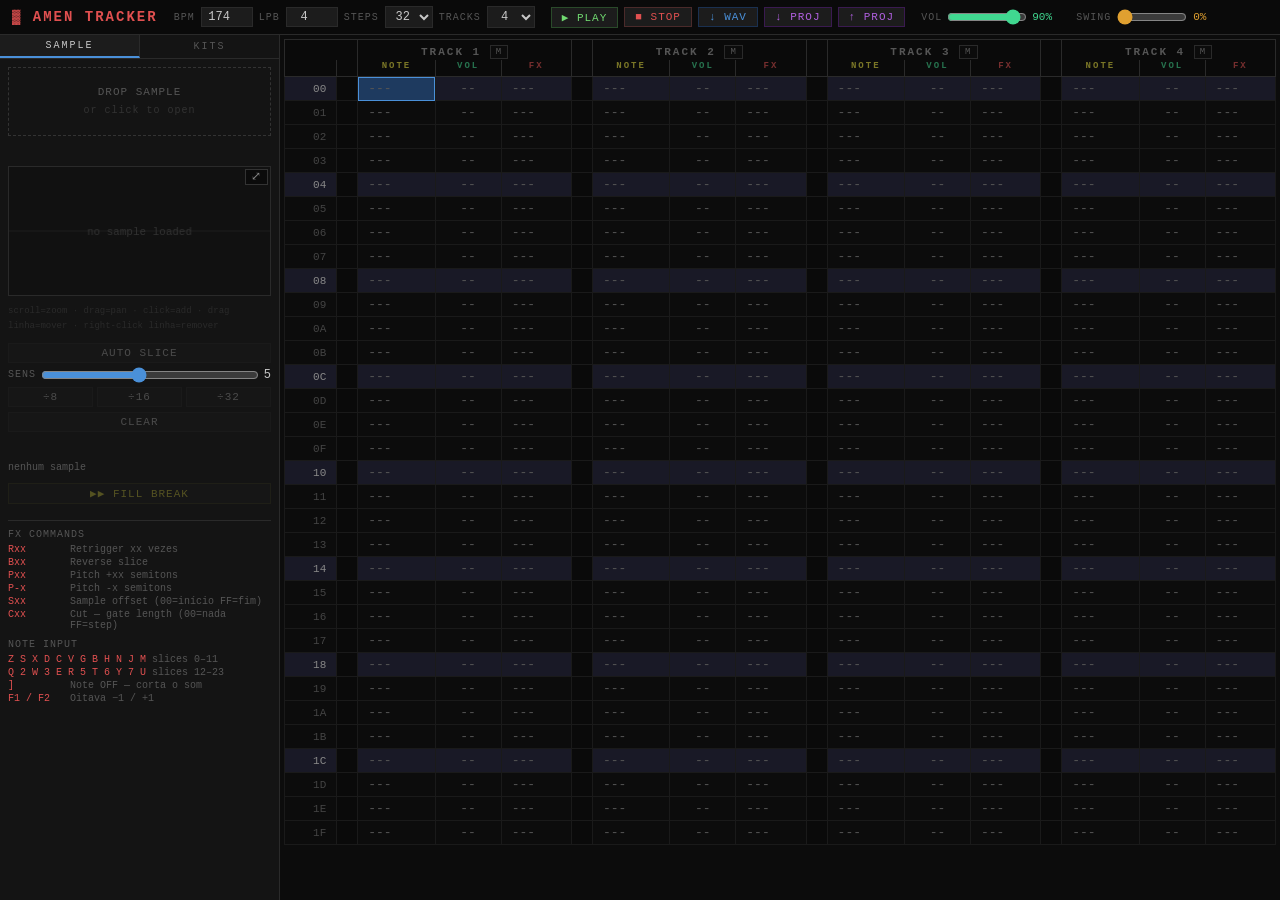
==== index.html @ d4f9f6f1 "projeto inicial" ====
<!DOCTYPE html>
<html lang="en">
<head>
    <meta charset="UTF-8">
    <title>AMEN TRACKER</title>
    <link rel="stylesheet" href="style.css">
</head>
<body>
<div id="app">
    <header id="toolbar">
        <div class="logo">▓ AMEN TRACKER</div>
        <div class="ctrl-group">
            <span class="lbl">BPM</span>
            <input type="number" id="bpm" value="174" min="40" max="300">
            <span class="lbl">LPB</span>
            <input type="number" id="lpb" value="4" min="1" max="16">
            <span class="lbl">STEPS</span>
            <select id="steps">
                <option value="16">16</option>
                <option value="32" selected>32</option>
                <option value="64">64</option>
            </select>
            <span class="lbl">TRACKS</span>
            <select id="num-tracks">
                <option value="2">2</option>
                <option value="4" selected>4</option>
                <option value="6">6</option>
            </select>
        </div>
        <div class="ctrl-group">
            <button id="btn-play">▶ PLAY</button>
            <button id="btn-stop">■ STOP</button>
            <button id="btn-export">↓ WAV</button>
            <button id="btn-save-proj">↓ PROJ</button>
            <button id="btn-load-proj">↑ PROJ</button>
            <input type="file" id="proj-file-input" accept=".json" style="display:none">
        </div>
        <div id="vol-group" class="ctrl-group">
            <span class="lbl">VOL</span>
            <input type="range" id="master-vol" min="0" max="100" value="90">
            <span id="vol-val">90%</span>
        </div>
        <div class="ctrl-group">
            <span class="lbl">SWING</span>
            <input type="range" id="swing" min="0" max="50" value="0">
            <span id="swing-val">0%</span>
        </div>
    </header>

    <div id="main">
        <aside id="panel-left">
            <div id="panel-tabs">
                <button class="tab-btn active" data-tab="sample">SAMPLE</button>
                <button class="tab-btn" data-tab="kits">KITS</button>
            </div>

            <!-- SAMPLE TAB -->
            <div id="tab-sample" class="tab-content">
                <div id="dropzone">
                    <div class="drop-text">DROP SAMPLE<br><span>or click to open</span></div>
                    <input type="file" id="file-input" accept="audio/*">
                </div>
                <div id="sample-name"></div>

                <div id="wf-mini-wrap">
                    <canvas id="waveform"></canvas>
                    <button id="btn-wf-expand" title="Abrir editor fullscreen">⤢</button>
                </div>
                <div id="wf-hints">scroll=zoom · drag=pan · click=add · drag linha=mover · right-click linha=remover</div>

                <div id="slice-toolbar">
                    <button id="btn-auto-slice" disabled>AUTO SLICE</button>
                    <div class="slice-param">
                        <span class="lbl">SENS</span>
                        <input type="range" id="sensitivity" min="1" max="10" value="5">
                        <span id="sens-val">5</span>
                    </div>
                    <div style="display:flex;gap:4px">
                        <button id="btn-slice-8"  disabled style="flex:1">÷8</button>
                        <button id="btn-slice-16" disabled style="flex:1">÷16</button>
                        <button id="btn-slice-32" disabled style="flex:1">÷32</button>
                    </div>
                    <button id="btn-clear-slices" disabled>CLEAR</button>
                </div>
                <div id="timing-info"></div>
                <div id="slice-count">nenhum sample</div>
                <button id="btn-fill-break" disabled style="width:100%;margin-top:2px">▶▶ FILL BREAK</button>
                <div id="slice-legend"></div>

                <div id="fx-help">
                    <div class="fx-title">FX COMMANDS</div>
                    <div class="fx-row"><span class="fx-code">Rxx</span><span>Retrigger xx vezes</span></div>
                    <div class="fx-row"><span class="fx-code">Bxx</span><span>Reverse slice</span></div>
                    <div class="fx-row"><span class="fx-code">Pxx</span><span>Pitch +xx semitons</span></div>
                    <div class="fx-row"><span class="fx-code">P-x</span><span>Pitch -x semitons</span></div>
                    <div class="fx-row"><span class="fx-code">Sxx</span><span>Sample offset (00=início FF=fim)</span></div>
                    <div class="fx-row"><span class="fx-code">Cxx</span><span>Cut — gate length (00=nada FF=step)</span></div>
                    <div class="fx-title" style="margin-top:8px">NOTE INPUT</div>
                    <div class="fx-row"><span class="fx-code">Z S X D C V G B H N J M</span><span>slices 0–11</span></div>
                    <div class="fx-row"><span class="fx-code">Q 2 W 3 E R 5 T 6 Y 7 U</span><span>slices 12–23</span></div>
                    <div class="fx-row"><span class="fx-code">]</span><span>Note OFF — corta o som</span></div>
                    <div class="fx-row"><span class="fx-code">F1 / F2</span><span>Oitava −1 / +1</span></div>
                </div>
            </div>

            <!-- KITS TAB -->
            <div id="tab-kits" class="tab-content hidden">
                <div id="kits-panel">
                    <input type="text" id="kits-search" placeholder="filter samples..." spellcheck="false">
                    <div id="kits-status">abrindo pasta kits...</div>
                    <ul id="kits-list"></ul>
                    <div id="kits-hint">click=preview · double-click=load · <span id="btn-change-folder" style="cursor:pointer;color:#4a90d9">trocar pasta</span></div>
                </div>
            </div>
        </aside>

        <section id="panel-tracker">
            <div id="tracker-scroll">
                <table id="tracker-table">
                    <thead id="tracker-head"></thead>
                    <tbody id="tracker-body"></tbody>
                </table>
            </div>
        </section>
    </div>
</div>

<!-- ── WAVEFORM FULLSCREEN MODAL ── -->
<div id="wf-modal" class="hidden">
    <div id="wf-modal-bar">
        <span id="wf-modal-title">WAVEFORM EDITOR</span>
        <div id="wf-modal-controls">
            <span id="wf-modal-info"></span>
            <button id="wf-modal-zoom-reset">1:1</button>
            <button id="wf-modal-auto-slice">AUTO SLICE</button>
            <button id="wf-modal-fill">▶▶ FILL BREAK</button>
            <button id="wf-modal-close">✕ FECHAR  [ESC]</button>
        </div>
    </div>
    <canvas id="wf-canvas-big"></canvas>
    <div id="wf-modal-hints">
        scroll = zoom &nbsp;·&nbsp; drag = pan &nbsp;·&nbsp; click fundo = add slice &nbsp;·&nbsp;
        click linha = preview &nbsp;·&nbsp; arrastar linha = mover &nbsp;·&nbsp;
        right-click linha = remover &nbsp;·&nbsp; ESC = fechar
    </div>
</div>

<script src="app.js"></script>
</body>
</html>
---- style.css ----
:root {
    --bg: #0c0c0c;
    --bg2: #141414;
    --bg3: #1c1c1c;
    --bg-beat: #191926;
    --bg-selected: #1e3a5f;
    --bg-playing: #2a2a2a;
    --border: #2a2a2a;
    --text: #c8c8c8;
    --text-dim: #555;
    --note: #e8e040;
    --vol: #40d890;
    --fx: #e05050;
    --accent: #4a90d9;
    --logo: #e05050;
    --step-num: #444;
    --font: 'Courier New', Courier, monospace;
}

* { box-sizing: border-box; margin: 0; padding: 0; }

body {
    background: var(--bg);
    color: var(--text);
    font-family: var(--font);
    font-size: 12px;
    height: 100vh;
    overflow: hidden;
    display: flex;
    flex-direction: column;
}

#app {
    display: flex;
    flex-direction: column;
    height: 100vh;
}

/* ── TOOLBAR ── */
#toolbar {
    display: flex;
    align-items: center;
    gap: 16px;
    padding: 6px 12px;
    background: #0a0a0a;
    border-bottom: 1px solid var(--border);
    flex-shrink: 0;
}

.logo {
    font-size: 14px;
    font-weight: bold;
    color: var(--logo);
    letter-spacing: 2px;
    white-space: nowrap;
}

.ctrl-group {
    display: flex;
    align-items: center;
    gap: 6px;
}

.lbl {
    color: var(--text-dim);
    font-size: 10px;
    letter-spacing: 1px;
}

#toolbar input[type="number"],
#toolbar select {
    background: var(--bg3);
    border: 1px solid var(--border);
    color: var(--text);
    font-family: var(--font);
    font-size: 12px;
    padding: 2px 4px;
    width: 52px;
    text-align: center;
    outline: none;
}

#toolbar select { width: 48px; }

#toolbar input[type="number"]:focus,
#toolbar select:focus {
    border-color: var(--accent);
}

button {
    background: var(--bg3);
    border: 1px solid var(--border);
    color: var(--text);
    font-family: var(--font);
    font-size: 11px;
    padding: 3px 10px;
    cursor: pointer;
    letter-spacing: 1px;
    outline: none;
    transition: background 0.1s, color 0.1s;
}

button:hover { background: #2a2a2a; color: #fff; }
button:disabled { opacity: 0.3; cursor: default; }
button:disabled:hover { background: var(--bg3); color: var(--text); }

#btn-play { color: #70d870; border-color: #2a4a2a; }
#btn-play:hover { background: #1a3a1a; color: #90f090; }
#btn-play.active { background: #1a3a1a; color: #90f090; }

#btn-stop { color: #e05050; border-color: #4a2a2a; }
#btn-export    { color: var(--accent); border-color: #1a3050; }
#btn-save-proj { color: #b060e0; border-color: #3a1a50; }
#btn-load-proj { color: #b060e0; border-color: #3a1a50; }

/* swing slider */
#swing { width: 70px; accent-color: #e0a030; height: 14px; cursor: pointer; }
#swing-val { color: #e0a030; min-width: 28px; font-size: 11px; }

/* timing info below waveform */
#timing-info {
    font-size: 10px;
    color: var(--text-dim);
    line-height: 1.6;
    min-height: 14px;
}

/* Note OFF in tracker */
td.cell-off { color: #e08030 !important; }

/* fill break button */
#btn-fill-break { color: #e8e040; border-color: #3a3a20; font-size: 11px; }
#btn-fill-break:hover { background: #1a1a10; }

/* volume slider in toolbar */
#vol-group { display: flex; align-items: center; gap: 5px; }
#master-vol {
    width: 80px;
    accent-color: var(--vol);
    height: 14px;
    cursor: pointer;
}
#vol-val { color: var(--vol); min-width: 28px; font-size: 11px; }

/* ── MAIN ── */
#main {
    display: flex;
    flex: 1;
    overflow: hidden;
}

/* ── LEFT PANEL ── */
#panel-left {
    width: 280px;
    flex-shrink: 0;
    background: var(--bg2);
    border-right: 1px solid var(--border);
    display: flex;
    flex-direction: column;
    overflow: hidden;
}

/* tabs */
#panel-tabs {
    display: flex;
    flex-shrink: 0;
    border-bottom: 1px solid var(--border);
}

.tab-btn {
    flex: 1;
    border: none;
    border-radius: 0;
    background: var(--bg2);
    color: var(--text-dim);
    font-size: 10px;
    letter-spacing: 2px;
    padding: 5px 0;
    border-right: 1px solid var(--border);
}

.tab-btn:last-child { border-right: none; }

.tab-btn.active {
    background: var(--bg3);
    color: var(--text);
    border-bottom: 2px solid var(--accent);
}

.tab-content {
    display: flex;
    flex-direction: column;
    overflow-y: auto;
    flex: 1;
    padding: 8px;
    gap: 8px;
}

.tab-content.hidden { display: none; }

/* kits panel */
#kits-panel {
    display: flex;
    flex-direction: column;
    gap: 6px;
    flex: 1;
    min-height: 0;
}

#btn-open-kits {
    width: 100%;
    color: var(--accent);
    border-color: #1a3050;
    letter-spacing: 1px;
}

#kits-search {
    background: var(--bg3);
    border: 1px solid var(--border);
    color: var(--text);
    font-family: var(--font);
    font-size: 11px;
    padding: 3px 6px;
    outline: none;
    width: 100%;
}

#kits-search:focus { border-color: var(--accent); }
#kits-search::placeholder { color: #333; }

#kits-status {
    font-size: 10px;
    color: var(--text-dim);
}

#kits-list {
    list-style: none;
    overflow-y: auto;
    flex: 1;
    min-height: 0;
    border: 1px solid var(--border);
    background: #0a0a0a;
}

#kits-list li {
    padding: 3px 6px;
    cursor: pointer;
    font-size: 10px;
    color: var(--text-dim);
    line-height: 1.5;
    border-bottom: 1px solid #111;
    word-break: break-all;
}

#kits-list li:hover { background: var(--bg3); color: var(--text); }
#kits-list li.active { background: var(--bg-selected); color: var(--note); }

.kit-dir  { color: #333; }
.kit-name { color: var(--text); }

#kits-hint {
    font-size: 9px;
    color: #333;
    text-align: center;
    padding-top: 2px;
}

/* ── SLICER PANEL (now inside tab-sample) ── */

#dropzone {
    border: 1px dashed #333;
    text-align: center;
    padding: 16px 8px;
    cursor: pointer;
    transition: border-color 0.2s;
    position: relative;
}

#dropzone:hover, #dropzone.drag-over {
    border-color: var(--accent);
}

#dropzone input[type="file"] {
    position: absolute;
    inset: 0;
    opacity: 0;
    cursor: pointer;
}

.drop-text {
    line-height: 1.6;
    color: var(--text-dim);
    font-size: 11px;
    letter-spacing: 1px;
}

.drop-text span { font-size: 10px; color: #333; }

#sample-name {
    font-size: 10px;
    color: var(--accent);
    word-break: break-all;
    min-height: 14px;
}

/* mini waveform in sidebar */
#wf-mini-wrap {
    position: relative;
}

#waveform {
    width: 100%;
    height: 130px;
    display: block;
    background: #0a0a0a;
    border: 1px solid var(--border);
    cursor: crosshair;
    user-select: none;
}

#btn-wf-expand {
    position: absolute;
    top: 3px;
    right: 3px;
    padding: 1px 5px;
    font-size: 12px;
    background: rgba(10,10,10,0.8);
    border: 1px solid #333;
    color: #888;
    cursor: pointer;
    line-height: 1;
}
#btn-wf-expand:hover { color: #fff; border-color: var(--accent); }

#wf-hints {
    font-size: 9px;
    color: #2a2a2a;
    line-height: 1.7;
}

/* ── WAVEFORM FULLSCREEN MODAL ── */
#wf-modal {
    position: fixed;
    inset: 0;
    background: #0e0e0e;
    z-index: 200;
    display: flex;
    flex-direction: column;
}
#wf-modal.hidden { display: none; }

#wf-modal-bar {
    display: flex;
    align-items: center;
    justify-content: space-between;
    padding: 6px 14px;
    background: #0a0a0a;
    border-bottom: 1px solid #2a2a2a;
    flex-shrink: 0;
    gap: 12px;
}

#wf-modal-title {
    font-size: 11px;
    letter-spacing: 3px;
    color: #e05050;
    font-weight: bold;
}

#wf-modal-controls {
    display: flex;
    align-items: center;
    gap: 8px;
}

#wf-modal-info {
    font-size: 10px;
    color: #555;
    min-width: 160px;
}

#wf-canvas-big {
    flex: 1;
    width: 100%;
    display: block;
    cursor: crosshair;
    user-select: none;
    background: #111;
}

#wf-modal-hints {
    font-size: 10px;
    color: #333;
    padding: 4px 14px;
    background: #0a0a0a;
    border-top: 1px solid #1a1a1a;
    flex-shrink: 0;
    letter-spacing: 0.5px;
}

#wf-modal-close {
    color: #e05050;
    border-color: #3a2020;
}
#wf-modal-fill { color: #e8e040; border-color: #3a3a20; }
#wf-modal-auto-slice { color: var(--accent); border-color: #1a3050; }

#slice-toolbar {
    display: flex;
    flex-direction: column;
    gap: 5px;
}

.slice-param {
    display: flex;
    align-items: center;
    gap: 5px;
}

.slice-param input[type="range"] {
    flex: 1;
    accent-color: var(--accent);
    height: 14px;
}

#slice-count {
    font-size: 10px;
    color: var(--text-dim);
}

#slice-legend {
    display: flex;
    flex-direction: column;
    gap: 2px;
    max-height: 180px;
    overflow-y: auto;
}

.slice-item {
    display: flex;
    align-items: center;
    gap: 6px;
    font-size: 10px;
    cursor: pointer;
    padding: 1px 2px;
}

.slice-item:hover { background: var(--bg3); }

.slice-note {
    color: var(--note);
    width: 28px;
    flex-shrink: 0;
}

.slice-bar {
    height: 8px;
    background: #333;
    flex: 1;
    position: relative;
    overflow: hidden;
}

.slice-bar-fill {
    height: 100%;
    background: var(--accent);
    opacity: 0.5;
}

#fx-help {
    border-top: 1px solid var(--border);
    padding-top: 8px;
    flex-shrink: 0;
}

.fx-title {
    color: var(--text-dim);
    font-size: 10px;
    letter-spacing: 1px;
    margin-bottom: 4px;
}

.fx-row {
    display: flex;
    gap: 6px;
    font-size: 10px;
    color: var(--text-dim);
    margin-bottom: 2px;
}

.fx-code {
    color: var(--fx);
    flex-shrink: 0;
    min-width: 56px;
}

/* ── TRACKER PANEL ── */
#panel-tracker {
    flex: 1;
    overflow: auto;
    background: var(--bg);
}

#tracker-scroll {
    min-width: max-content;
    padding: 4px;
}

#tracker-table {
    border-collapse: collapse;
    font-family: var(--font);
    font-size: 13px;
    width: 100%;
}

#tracker-table thead tr th {
    background: #0a0a0a;
    color: var(--text-dim);
    padding: 5px 10px;
    font-size: 11px;
    letter-spacing: 2px;
    border: 1px solid var(--border);
    position: sticky;
    top: 0;
    z-index: 10;
    white-space: nowrap;
}

#tracker-table thead tr:first-child th {
    border-bottom: none;
    padding-bottom: 1px;
}

#tracker-table thead tr:last-child th {
    border-top: none;
    padding-top: 1px;
    font-size: 9px;
    color: #3a3a3a;
}

th.th-note { color: var(--note) !important; opacity: 0.5; }
th.th-vol  { color: var(--vol) !important; opacity: 0.5; }
th.th-fx   { color: var(--fx) !important; opacity: 0.5; }

/* rows */
#tracker-table tbody tr td {
    border: 1px solid #1a1a1a;
    padding: 4px 10px;
    white-space: nowrap;
    cursor: pointer;
    user-select: none;
}

td.step-num {
    color: var(--step-num);
    text-align: right;
    padding-right: 10px;
    cursor: default;
    font-size: 11px;
    min-width: 34px;
}

tr.row-beat td.step-num { color: #888; }
tr.row-beat { background: var(--bg-beat); }
tr.row-playing { background: var(--bg-playing) !important; }
tr.row-playing td.step-num { color: #aaa !important; }

td.cell-note { color: var(--note); min-width: 46px; }
td.cell-vol  { color: var(--vol); min-width: 32px; text-align: center; }
td.cell-fx   { color: var(--fx); min-width: 46px; }

td.cell-empty { color: var(--text-dim); }
td.cell-selected {
    background: var(--bg-selected) !important;
    outline: 1px solid var(--accent);
    outline-offset: -1px;
}

/* track separator */
td.track-sep {
    background: #0a0a0a;
    width: 4px;
    padding: 0;
    border-color: #0a0a0a;
    cursor: default;
}

th.track-sep {
    background: #0a0a0a;
    width: 4px;
    padding: 0;
    border-color: #0a0a0a;
}

/* scrollbar */
#panel-tracker::-webkit-scrollbar { width: 6px; height: 6px; }
#panel-tracker::-webkit-scrollbar-track { background: var(--bg); }
#panel-tracker::-webkit-scrollbar-thumb { background: #2a2a2a; }
#panel-tracker::-webkit-scrollbar-thumb:hover { background: #3a3a3a; }

#panel-slicer::-webkit-scrollbar { width: 4px; }
#panel-slicer::-webkit-scrollbar-track { background: var(--bg2); }
#panel-slicer::-webkit-scrollbar-thumb { background: #2a2a2a; }

/* mute button in track header */
.btn-mute {
    font-size: 9px;
    padding: 1px 5px;
    letter-spacing: 1px;
    color: var(--text-dim);
    border-color: #2a2a2a;
    background: var(--bg);
    vertical-align: middle;
}
.btn-mute:hover { color: #fff; }
.btn-mute.muted {
    background: #3a1010;
    color: #e05050;
    border-color: #5a2020;
}
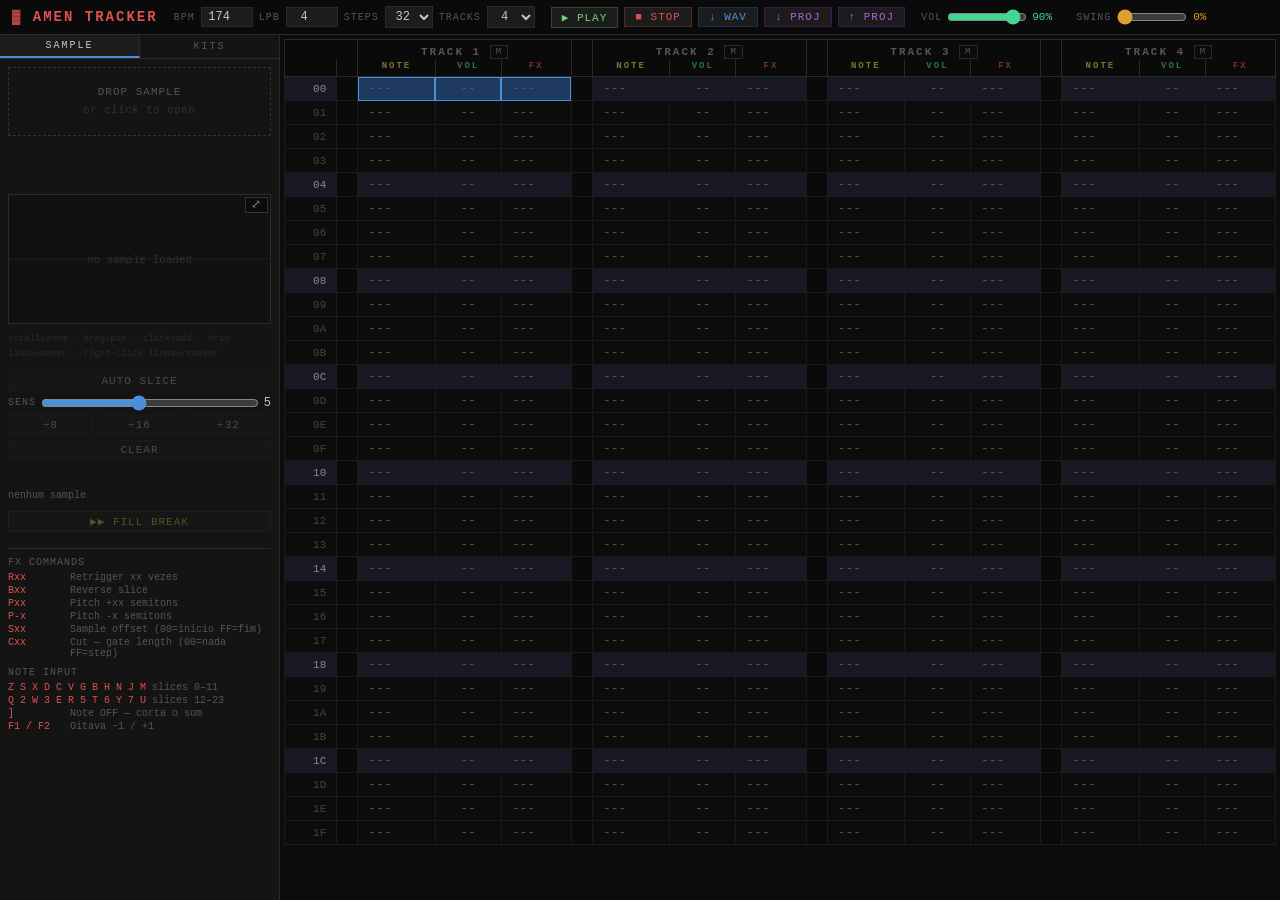
==== commit 7d421288: "deteccao de pitch dominante do sample" ====
--- a/index.html
+++ b/index.html
@@ -61,6 +61,7 @@
                     <input type="file" id="file-input" accept="audio/*">
                 </div>
                 <div id="sample-name"></div>
+                <div id="key-info"></div>
 
                 <div id="wf-mini-wrap">
                     <canvas id="waveform"></canvas>
--- a/style.css
+++ b/style.css
@@ -125,6 +125,28 @@
     min-height: 14px;
 }
 
+#key-info {
+    font-size: 11px;
+    margin-top: 4px;
+    min-height: 16px;
+    display: flex;
+    align-items: center;
+    gap: 8px;
+}
+#key-info .key-note {
+    color: #e0e040;
+    font-weight: bold;
+    font-size: 13px;
+}
+#key-info .key-cents {
+    color: var(--text-dim);
+    font-size: 10px;
+}
+#key-info .key-hz {
+    color: #555;
+    font-size: 10px;
+}
+
 /* Note OFF in tracker */
 td.cell-off { color: #e08030 !important; }
 
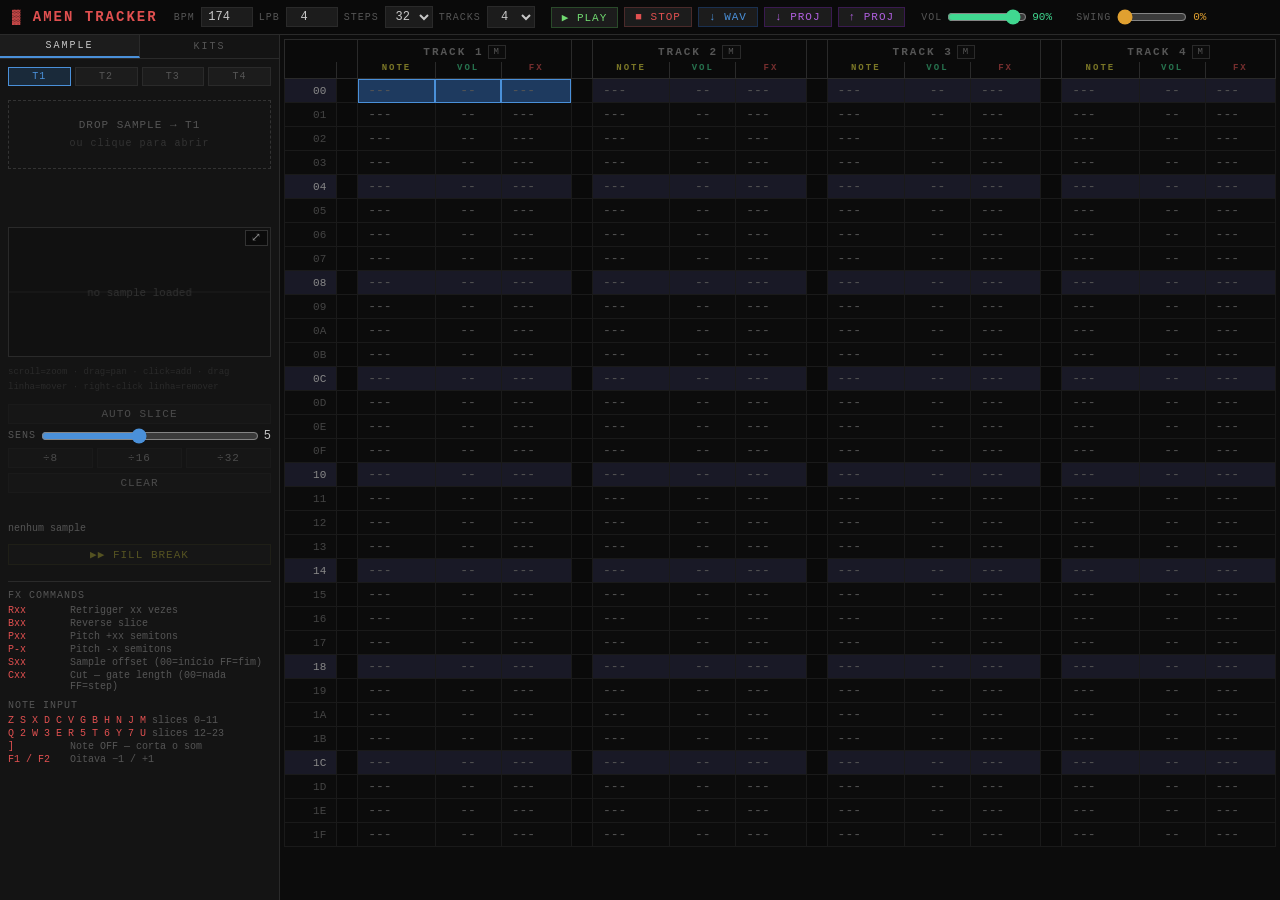
==== commit 1570c54b: "seletor de track no painel de sample, dropzone mostra qual track vai carregar" ====
--- a/index.html
+++ b/index.html
@@ -56,6 +56,7 @@
 
             <!-- SAMPLE TAB -->
             <div id="tab-sample" class="tab-content">
+                <div id="sample-track-sel"></div>
                 <div id="dropzone">
                     <div class="drop-text">DROP SAMPLE<br><span>or click to open</span></div>
                     <input type="file" id="file-input" accept="audio/*">
--- a/style.css
+++ b/style.css
@@ -125,6 +125,50 @@
     min-height: 14px;
 }
 
+#sample-track-sel {
+    display: flex;
+    gap: 4px;
+    align-items: center;
+    margin-bottom: 6px;
+    flex-wrap: wrap;
+}
+.trk-sel-btn {
+    flex: 1;
+    padding: 3px 0;
+    font-size: 10px;
+    color: var(--text-dim);
+    background: var(--bg3);
+    border: 1px solid var(--border);
+    cursor: pointer;
+    font-family: var(--font);
+}
+.trk-sel-btn.active {
+    background: #1a2a3a;
+    color: #4a90d9;
+    border-color: #4a90d9;
+}
+.trk-sel-btn .tsb-name {
+    display: block;
+    font-size: 8px;
+    color: #3a6a9a;
+    white-space: nowrap;
+    overflow: hidden;
+    text-overflow: ellipsis;
+    max-width: 60px;
+    margin: 0 auto;
+}
+
+.trk-sample-label {
+    font-size: 9px;
+    color: #4a90d9;
+    white-space: nowrap;
+    overflow: hidden;
+    text-overflow: ellipsis;
+    max-width: 120px;
+    margin: 0 auto;
+    opacity: 0.8;
+}
+
 #key-info {
     font-size: 11px;
     margin-top: 4px;
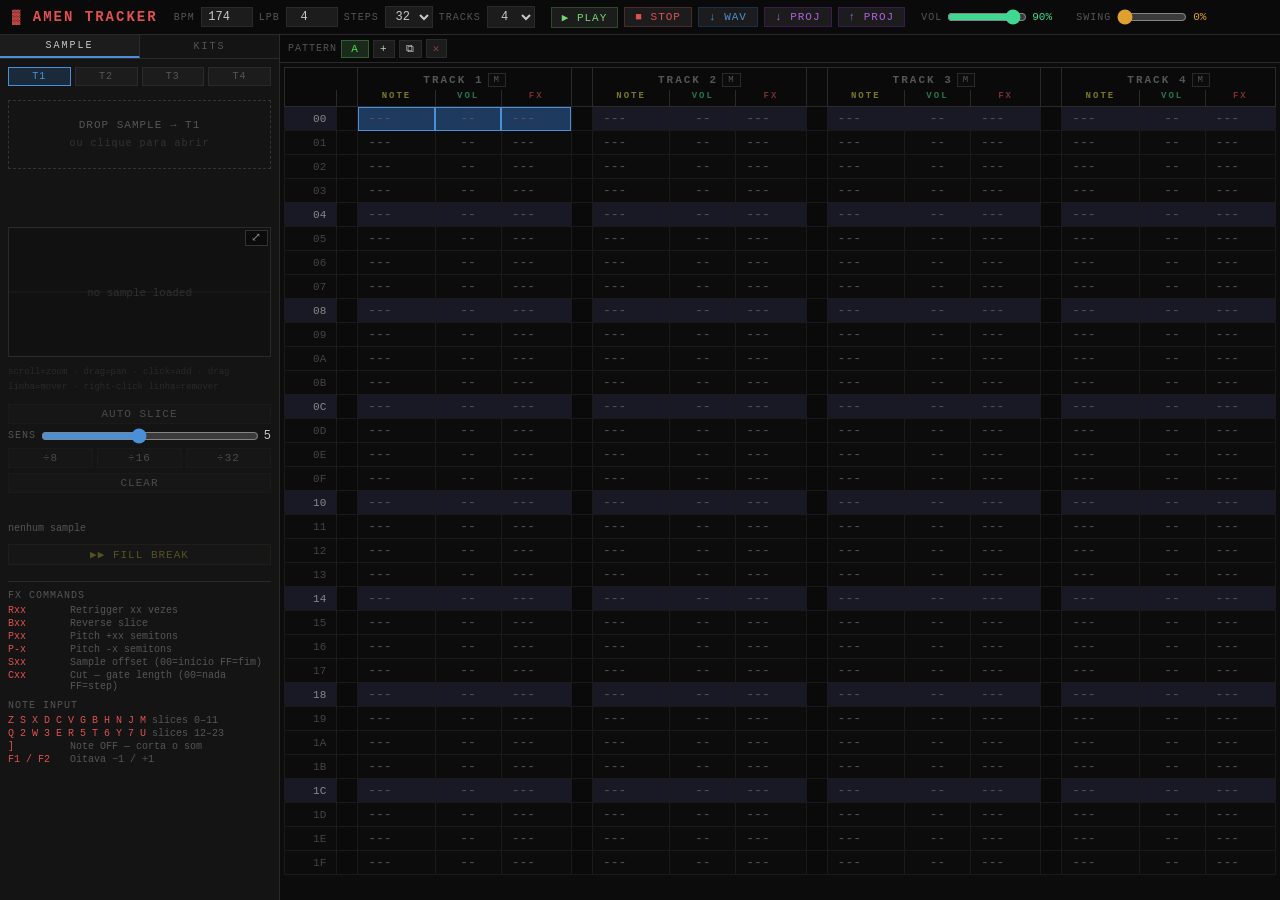
==== commit eb875218: "paginas de variacao A/B/C + auto-ajuste de steps ao mudar LPB" ====
--- a/index.html
+++ b/index.html
@@ -117,6 +117,13 @@
         </aside>
 
         <section id="panel-tracker">
+            <div id="page-bar">
+                <span class="lbl">PATTERN</span>
+                <div id="page-sel"></div>
+                <button id="btn-page-add" title="Nova página vazia">+</button>
+                <button id="btn-page-clone" title="Clonar página atual">⧉</button>
+                <button id="btn-page-del" title="Apagar página atual">✕</button>
+            </div>
             <div id="tracker-scroll">
                 <table id="tracker-table">
                     <thead id="tracker-head"></thead>
--- a/style.css
+++ b/style.css
@@ -560,14 +560,56 @@
     min-width: 56px;
 }
 
+#page-bar {
+    display: flex;
+    align-items: center;
+    gap: 4px;
+    padding: 4px 8px;
+    background: #0a0a0a;
+    border-bottom: 1px solid var(--border);
+    flex-shrink: 0;
+}
+#page-sel {
+    display: flex;
+    gap: 2px;
+    flex-wrap: wrap;
+}
+.page-btn {
+    padding: 2px 8px;
+    font-size: 11px;
+    font-family: var(--font);
+    color: var(--text-dim);
+    background: var(--bg3);
+    border: 1px solid var(--border);
+    cursor: pointer;
+    min-width: 28px;
+    text-align: center;
+}
+.page-btn.active {
+    background: #1a2a1a;
+    color: #50e050;
+    border-color: #306030;
+}
+#btn-page-add, #btn-page-clone, #btn-page-del {
+    padding: 2px 6px;
+    font-size: 11px;
+    font-family: var(--font);
+    cursor: pointer;
+}
+#btn-page-del { color: #804040; }
+
 /* ── TRACKER PANEL ── */
 #panel-tracker {
     flex: 1;
+    overflow: hidden;
+    display: flex;
+    flex-direction: column;
+    background: var(--bg);
+}
+
+#tracker-scroll {
+    flex: 1;
     overflow: auto;
-    background: var(--bg);
-}
-
-#tracker-scroll {
     min-width: max-content;
     padding: 4px;
 }
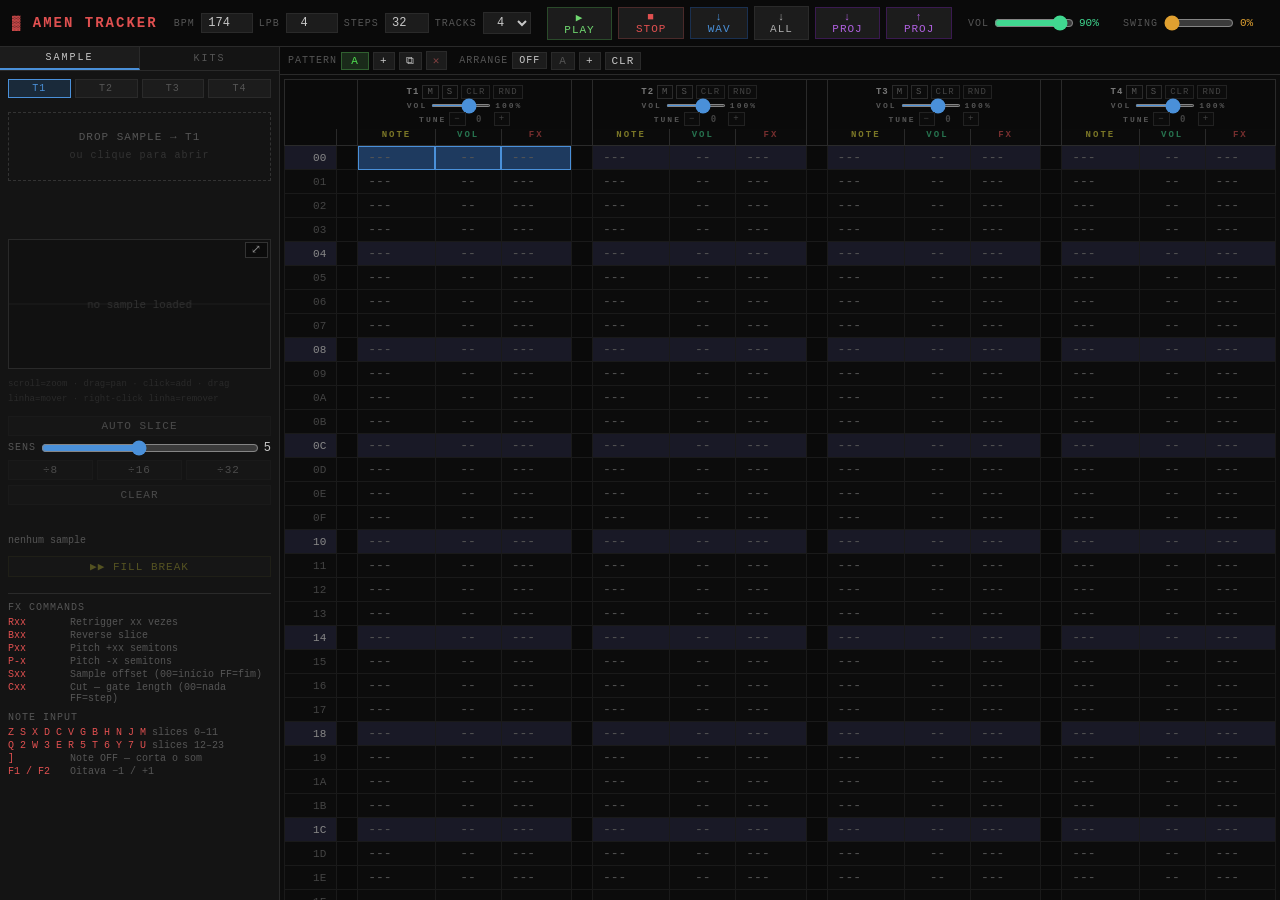
==== commit 09faa316: "pages, melhoria lpb, kit folder" ====
--- a/index.html
+++ b/index.html
@@ -15,11 +15,7 @@
             <span class="lbl">LPB</span>
             <input type="number" id="lpb" value="4" min="1" max="16">
             <span class="lbl">STEPS</span>
-            <select id="steps">
-                <option value="16">16</option>
-                <option value="32" selected>32</option>
-                <option value="64">64</option>
-            </select>
+            <input type="number" id="steps" value="32" min="8" max="256" step="1" style="width:44px">
             <span class="lbl">TRACKS</span>
             <select id="num-tracks">
                 <option value="2">2</option>
@@ -31,6 +27,7 @@
             <button id="btn-play">▶ PLAY</button>
             <button id="btn-stop">■ STOP</button>
             <button id="btn-export">↓ WAV</button>
+            <button id="btn-export-arr" title="Exportar todas as páginas em sequência">↓ ALL</button>
             <button id="btn-save-proj">↓ PROJ</button>
             <button id="btn-load-proj">↑ PROJ</button>
             <input type="file" id="proj-file-input" accept=".json" style="display:none">
@@ -110,6 +107,7 @@
                 <div id="kits-panel">
                     <input type="text" id="kits-search" placeholder="filter samples..." spellcheck="false">
                     <div id="kits-status">abrindo pasta kits...</div>
+                    <div id="kits-breadcrumb"></div>
                     <ul id="kits-list"></ul>
                     <div id="kits-hint">click=preview · double-click=load · <span id="btn-change-folder" style="cursor:pointer;color:#4a90d9">trocar pasta</span></div>
                 </div>
@@ -123,6 +121,11 @@
                 <button id="btn-page-add" title="Nova página vazia">+</button>
                 <button id="btn-page-clone" title="Clonar página atual">⧉</button>
                 <button id="btn-page-del" title="Apagar página atual">✕</button>
+                <span class="lbl" style="margin-left:8px">ARRANGE</span>
+                <button id="btn-arr-toggle">OFF</button>
+                <div id="arrange-slots"></div>
+                <button id="btn-arr-add" title="Adicionar página atual ao arranjo">+</button>
+                <button id="btn-arr-clear" title="Limpar arranjo">CLR</button>
             </div>
             <div id="tracker-scroll">
                 <table id="tracker-table">
--- a/style.css
+++ b/style.css
@@ -321,8 +321,40 @@
 #kits-list li:hover { background: var(--bg3); color: var(--text); }
 #kits-list li.active { background: var(--bg-selected); color: var(--note); }
 
-.kit-dir  { color: #333; }
+.kit-dir  { color: #333; font-size: 9px; }
 .kit-name { color: var(--text); }
+
+/* folder navigation */
+.kit-folder-item {
+    display: flex;
+    align-items: center;
+    gap: 5px;
+    padding: 3px 6px;
+    cursor: pointer;
+    color: #4a90d9;
+    border-bottom: 1px solid #111;
+}
+.kit-folder-item:hover { background: var(--bg3); color: #6ab0f9; }
+.kit-folder-icon { font-size: 8px; opacity: 0.6; }
+.kit-folder-name { font-size: 11px; }
+
+/* breadcrumb */
+#kits-breadcrumb {
+    font-size: 9px;
+    color: #333;
+    padding: 2px 4px;
+    min-height: 14px;
+    overflow: hidden;
+    text-overflow: ellipsis;
+    white-space: nowrap;
+}
+.kit-bc {
+    cursor: pointer;
+    color: #4a90d9;
+}
+.kit-bc:hover { color: #6ab0f9; text-decoration: underline; }
+.kit-bc:last-child { color: #555; cursor: default; pointer-events: none; }
+.kit-bc-sep { color: #2a2a2a; }
 
 #kits-hint {
     font-size: 9px;
@@ -598,6 +630,29 @@
 }
 #btn-page-del { color: #804040; }
 
+#arrange-slots {
+    display: flex;
+    gap: 2px;
+    flex-wrap: wrap;
+    max-width: 300px;
+}
+.arr-slot {
+    padding: 2px 7px;
+    font-size: 11px;
+    font-family: var(--font);
+    background: var(--bg3);
+    border: 1px solid var(--border);
+    color: var(--text-dim);
+    cursor: pointer;
+    user-select: none;
+}
+.arr-slot.arr-active { color: #50e050; border-color: #306030; }
+.arr-slot:hover { border-color: #555; }
+#btn-arr-toggle { font-size: 10px; padding: 2px 6px; font-family: var(--font); cursor: pointer; }
+#btn-arr-toggle.on { color: #50e050; border-color: #306030; background: #1a2a1a; }
+#btn-arr-add, #btn-arr-clear { padding: 2px 6px; font-size: 11px; font-family: var(--font); cursor: pointer; }
+#btn-export-arr { font-size: 11px; font-family: var(--font); padding: 4px 8px; cursor: pointer; color: #aaa; }
+
 /* ── TRACKER PANEL ── */
 #panel-tracker {
     flex: 1;
@@ -610,7 +665,8 @@
 #tracker-scroll {
     flex: 1;
     overflow: auto;
-    min-width: max-content;
+    min-height: 0;
+    min-width: 0;
     padding: 4px;
 }
 
@@ -710,19 +766,46 @@
 #panel-slicer::-webkit-scrollbar-track { background: var(--bg2); }
 #panel-slicer::-webkit-scrollbar-thumb { background: #2a2a2a; }
 
-/* mute button in track header */
-.btn-mute {
+/* track header buttons */
+.btn-mute, .btn-solo, .btn-trk-action {
     font-size: 9px;
-    padding: 1px 5px;
+    padding: 1px 4px;
     letter-spacing: 1px;
     color: var(--text-dim);
     border-color: #2a2a2a;
     background: var(--bg);
     vertical-align: middle;
 }
-.btn-mute:hover { color: #fff; }
+.btn-mute:hover, .btn-solo:hover, .btn-trk-action:hover { color: #fff; }
 .btn-mute.muted {
     background: #3a1010;
     color: #e05050;
     border-color: #5a2020;
 }
+.btn-solo.soloed {
+    background: #103a10;
+    color: #50e050;
+    border-color: #205a20;
+}
+.btn-trk-action { color: #444; border-color: #222; }
+.btn-trk-action:hover { color: #aaa; }
+
+/* track volume slider */
+.trk-vol-slider {
+    width: 60px;
+    height: 3px;
+    accent-color: #4a90d9;
+    cursor: pointer;
+}
+.trk-vol-val {
+    font-size: 8px;
+    color: #555;
+    min-width: 26px;
+}
+.trk-pitch-val {
+    font-size: 9px;
+    color: #444;
+    min-width: 22px;
+    text-align: center;
+    font-family: monospace;
+}
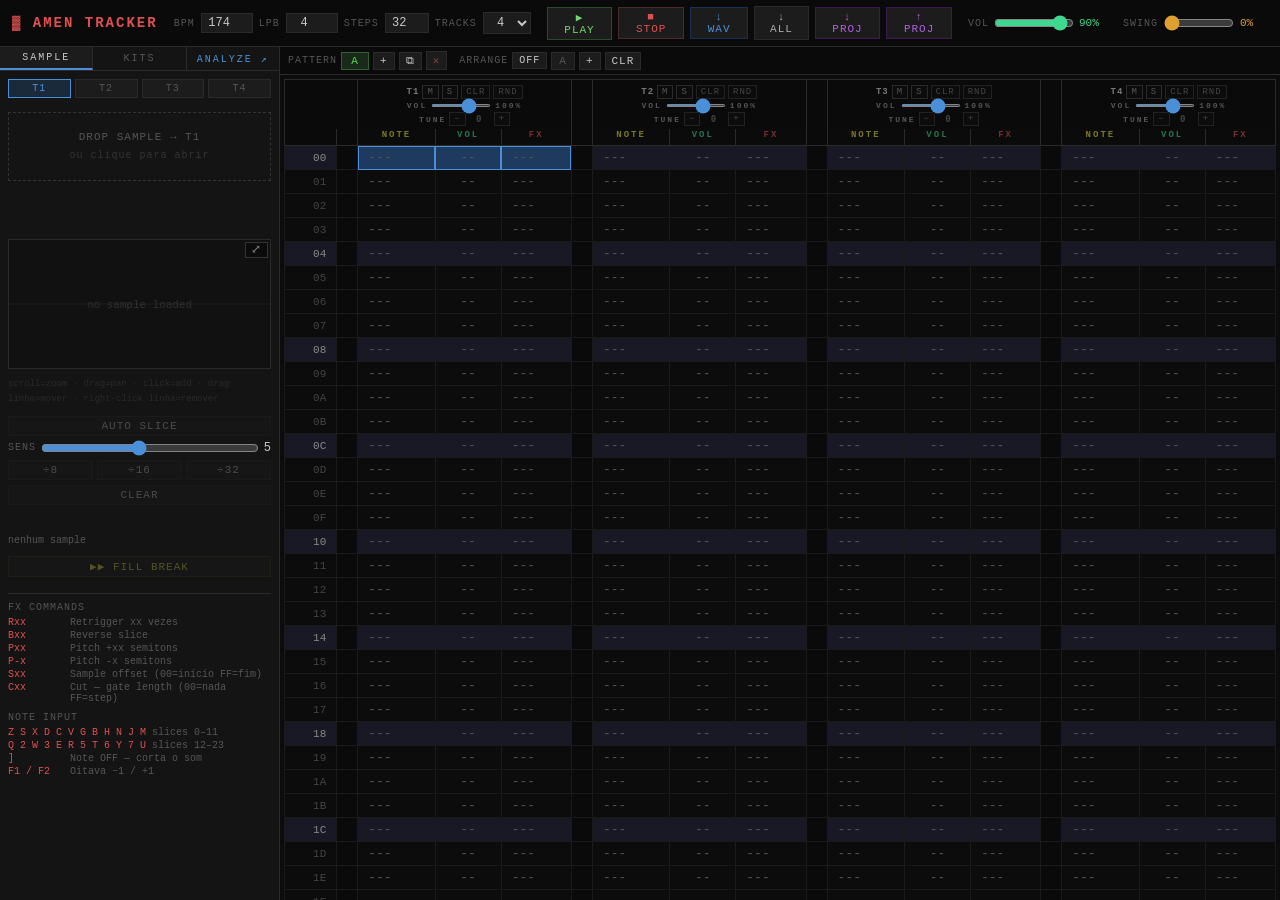
==== commit 9ecfe9e1: "melhorias" ====
--- a/index.html
+++ b/index.html
@@ -49,6 +49,7 @@
             <div id="panel-tabs">
                 <button class="tab-btn active" data-tab="sample">SAMPLE</button>
                 <button class="tab-btn" data-tab="kits">KITS</button>
+                <button class="tab-btn" data-tab="analyze">ANALYZE ↗</button>
             </div>
 
             <!-- SAMPLE TAB -->
--- a/style.css
+++ b/style.css
@@ -247,6 +247,9 @@
 
 .tab-btn:last-child { border-right: none; }
 
+.tab-btn[data-tab="analyze"] { color: #4a90d9; }
+.tab-btn[data-tab="analyze"]:hover { color: #6ab0f9; background: var(--bg3); }
+
 .tab-btn.active {
     background: var(--bg3);
     color: var(--text);
@@ -734,6 +737,7 @@
 td.cell-fx   { color: var(--fx); min-width: 46px; }
 
 td.cell-empty { color: var(--text-dim); }
+td.cell-volcmd { color: #30c0c0 !important; }
 td.cell-selected {
     background: var(--bg-selected) !important;
     outline: 1px solid var(--accent);
@@ -809,3 +813,142 @@
     text-align: center;
     font-family: monospace;
 }
+
+/* ── ANALYZE TAB ── */
+.analyze-empty, .analyze-loading {
+    color: var(--text-dim);
+    font-size: 10px;
+    text-align: center;
+    padding: 24px 0;
+    letter-spacing: 1px;
+}
+.analyze-loading { color: var(--accent); }
+
+.analyze-key {
+    display: flex;
+    align-items: baseline;
+    gap: 8px;
+    padding: 8px 0 6px;
+    border-bottom: 1px solid var(--border);
+    flex-wrap: wrap;
+}
+.ak-label {
+    font-size: 9px;
+    color: var(--text-dim);
+    letter-spacing: 2px;
+}
+.ak-value {
+    font-size: 18px;
+    color: var(--note);
+    font-weight: bold;
+    letter-spacing: 1px;
+}
+.ak-conf {
+    font-size: 10px;
+    color: var(--text-dim);
+}
+
+.analyze-section-label {
+    font-size: 9px;
+    color: var(--text-dim);
+    letter-spacing: 2px;
+    margin-top: 6px;
+    margin-bottom: 3px;
+}
+
+.analyze-warn {
+    font-size: 9px;
+    color: #e0a030;
+    background: #181200;
+    border: 1px solid #3a2800;
+    padding: 3px 7px;
+}
+
+.chord-timeline {
+    position: relative;
+    height: 36px;
+    background: #080808;
+    border: 1px solid var(--border);
+    overflow: hidden;
+}
+.chord-block {
+    position: absolute;
+    top: 0; bottom: 0;
+    display: flex;
+    align-items: center;
+    justify-content: center;
+    overflow: hidden;
+    border-right: 1px solid rgba(0,0,0,0.4);
+    cursor: default;
+    transition: filter 0.1s;
+}
+.chord-block:hover { filter: brightness(1.3); }
+.chord-block span {
+    font-size: 9px;
+    font-family: var(--font);
+    font-weight: bold;
+    color: rgba(255,255,255,0.92);
+    text-shadow: 0 1px 3px rgba(0,0,0,0.9);
+    white-space: nowrap;
+    overflow: hidden;
+    padding: 0 2px;
+}
+
+.chord-tl-hint {
+    font-size: 9px;
+    color: #333;
+    margin-top: 2px;
+    margin-bottom: 2px;
+}
+
+.chroma-bars {
+    display: flex;
+    height: 64px;
+    align-items: flex-end;
+    gap: 2px;
+    background: #080808;
+    border: 1px solid var(--border);
+    padding: 4px 4px 0;
+}
+.chr-col {
+    flex: 1;
+    display: flex;
+    flex-direction: column;
+    align-items: center;
+    height: 100%;
+    justify-content: flex-end;
+}
+.chr-bar {
+    width: 100%;
+    min-height: 1px;
+}
+.chr-label {
+    font-size: 7px;
+    color: #444;
+    margin-top: 2px;
+    white-space: nowrap;
+}
+
+.analyze-chord-list {
+    display: flex;
+    flex-wrap: wrap;
+    gap: 4px;
+    margin-top: 4px;
+}
+.analyze-chord-pill {
+    display: flex;
+    align-items: center;
+    gap: 4px;
+    padding: 2px 7px;
+    border: 1px solid #2a2a2a;
+    font-size: 11px;
+    font-family: var(--font);
+    cursor: default;
+}
+.acp-dot {
+    width: 7px; height: 7px;
+    border-radius: 50%;
+    flex-shrink: 0;
+}
+.acp-name { color: var(--text); }
+.acp-pct  { color: var(--text-dim); font-size: 9px; }
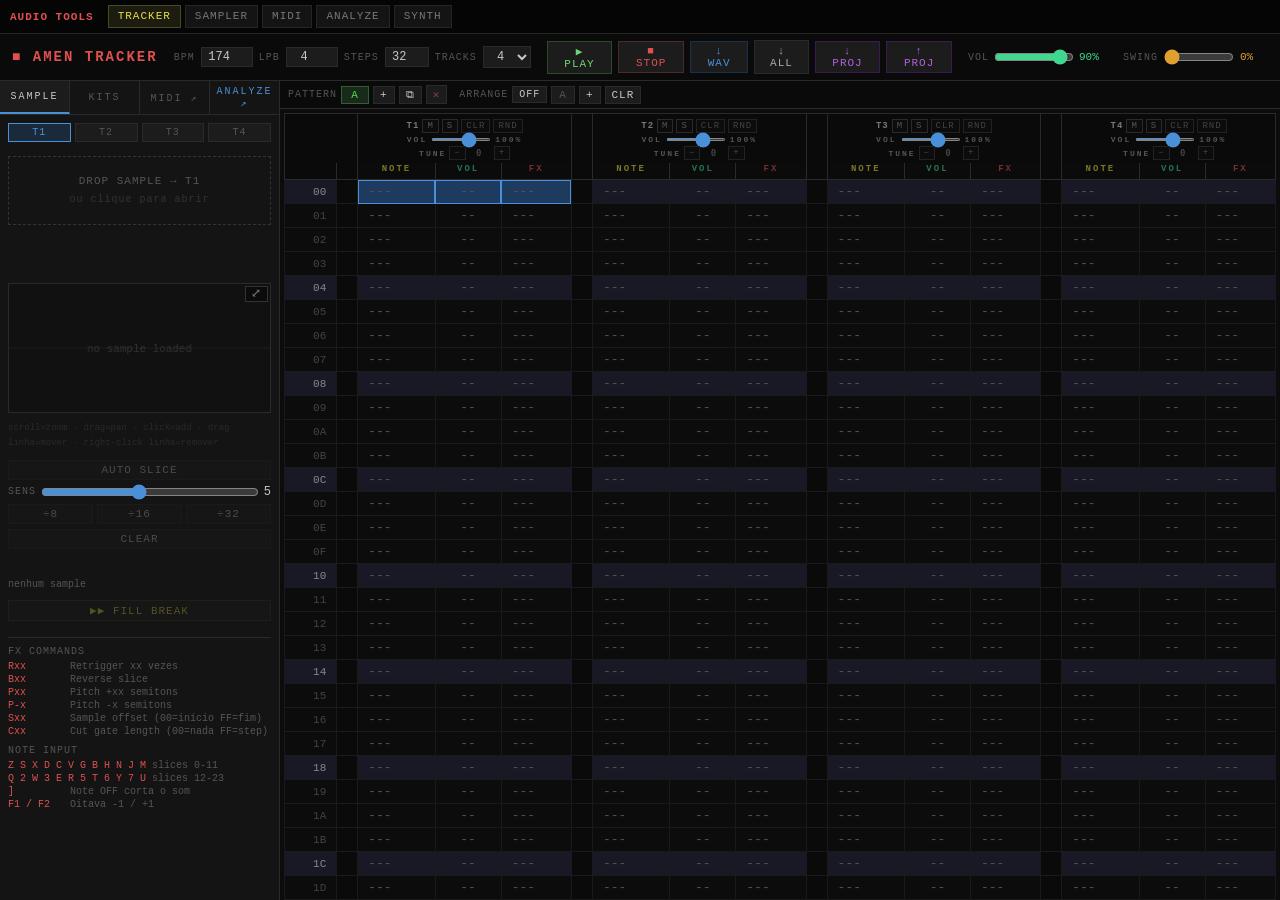
==== commit 1ac0c83b: "navegaçao entre apps, midi, sampler,analyzer" ====
--- a/index.html
+++ b/index.html
@@ -3,12 +3,21 @@
 <head>
     <meta charset="UTF-8">
     <title>AMEN TRACKER</title>
+    <link rel="stylesheet" href="nav.css">
     <link rel="stylesheet" href="style.css">
 </head>
-<body>
+<body class="has-global-nav">
+<nav class="global-nav">
+    <span class="global-nav-title">AUDIO TOOLS</span>
+    <a class="active" href="index.html">TRACKER</a>
+    <a href="sampler.html">SAMPLER</a>
+    <a href="midi.html">MIDI</a>
+    <a href="analyze.html">ANALYZE</a>
+    <a href="synth.html">SYNTH</a>
+</nav>
 <div id="app">
     <header id="toolbar">
-        <div class="logo">▓ AMEN TRACKER</div>
+        <div class="logo">■ AMEN TRACKER</div>
         <div class="ctrl-group">
             <span class="lbl">BPM</span>
             <input type="number" id="bpm" value="174" min="40" max="300">
@@ -49,10 +58,10 @@
             <div id="panel-tabs">
                 <button class="tab-btn active" data-tab="sample">SAMPLE</button>
                 <button class="tab-btn" data-tab="kits">KITS</button>
+                <button class="tab-btn" data-tab="midi">MIDI ↗</button>
                 <button class="tab-btn" data-tab="analyze">ANALYZE ↗</button>
             </div>
 
-            <!-- SAMPLE TAB -->
             <div id="tab-sample" class="tab-content">
                 <div id="sample-track-sel"></div>
                 <div id="dropzone">
@@ -76,7 +85,7 @@
                         <span id="sens-val">5</span>
                     </div>
                     <div style="display:flex;gap:4px">
-                        <button id="btn-slice-8"  disabled style="flex:1">÷8</button>
+                        <button id="btn-slice-8" disabled style="flex:1">÷8</button>
                         <button id="btn-slice-16" disabled style="flex:1">÷16</button>
                         <button id="btn-slice-32" disabled style="flex:1">÷32</button>
                     </div>
@@ -94,16 +103,15 @@
                     <div class="fx-row"><span class="fx-code">Pxx</span><span>Pitch +xx semitons</span></div>
                     <div class="fx-row"><span class="fx-code">P-x</span><span>Pitch -x semitons</span></div>
                     <div class="fx-row"><span class="fx-code">Sxx</span><span>Sample offset (00=início FF=fim)</span></div>
-                    <div class="fx-row"><span class="fx-code">Cxx</span><span>Cut — gate length (00=nada FF=step)</span></div>
+                    <div class="fx-row"><span class="fx-code">Cxx</span><span>Cut gate length (00=nada FF=step)</span></div>
                     <div class="fx-title" style="margin-top:8px">NOTE INPUT</div>
-                    <div class="fx-row"><span class="fx-code">Z S X D C V G B H N J M</span><span>slices 0–11</span></div>
-                    <div class="fx-row"><span class="fx-code">Q 2 W 3 E R 5 T 6 Y 7 U</span><span>slices 12–23</span></div>
-                    <div class="fx-row"><span class="fx-code">]</span><span>Note OFF — corta o som</span></div>
-                    <div class="fx-row"><span class="fx-code">F1 / F2</span><span>Oitava −1 / +1</span></div>
+                    <div class="fx-row"><span class="fx-code">Z S X D C V G B H N J M</span><span>slices 0-11</span></div>
+                    <div class="fx-row"><span class="fx-code">Q 2 W 3 E R 5 T 6 Y 7 U</span><span>slices 12-23</span></div>
+                    <div class="fx-row"><span class="fx-code">]</span><span>Note OFF corta o som</span></div>
+                    <div class="fx-row"><span class="fx-code">F1 / F2</span><span>Oitava -1 / +1</span></div>
                 </div>
             </div>
 
-            <!-- KITS TAB -->
             <div id="tab-kits" class="tab-content hidden">
                 <div id="kits-panel">
                     <input type="text" id="kits-search" placeholder="filter samples..." spellcheck="false">
@@ -138,7 +146,6 @@
     </div>
 </div>
 
-<!-- ── WAVEFORM FULLSCREEN MODAL ── -->
 <div id="wf-modal" class="hidden">
     <div id="wf-modal-bar">
         <span id="wf-modal-title">WAVEFORM EDITOR</span>
@@ -147,14 +154,14 @@
             <button id="wf-modal-zoom-reset">1:1</button>
             <button id="wf-modal-auto-slice">AUTO SLICE</button>
             <button id="wf-modal-fill">▶▶ FILL BREAK</button>
-            <button id="wf-modal-close">✕ FECHAR  [ESC]</button>
+            <button id="wf-modal-close">✕ FECHAR [ESC]</button>
         </div>
     </div>
     <canvas id="wf-canvas-big"></canvas>
     <div id="wf-modal-hints">
-        scroll = zoom &nbsp;·&nbsp; drag = pan &nbsp;·&nbsp; click fundo = add slice &nbsp;·&nbsp;
-        click linha = preview &nbsp;·&nbsp; arrastar linha = mover &nbsp;·&nbsp;
-        right-click linha = remover &nbsp;·&nbsp; ESC = fechar
+        scroll = zoom · drag = pan · click fundo = add slice ·
+        click linha = preview · arrastar linha = mover ·
+        right-click linha = remover · ESC = fechar
     </div>
 </div>
 
--- a/nav.css
+++ b/nav.css
@@ -0,0 +1,60 @@
+.global-nav {
+    height: 34px;
+    flex-shrink: 0;
+    display: flex;
+    align-items: center;
+    gap: 4px;
+    padding: 4px 10px;
+    background: #050505;
+    border-bottom: 1px solid #252525;
+    font-family: 'Courier New', Courier, monospace;
+    font-size: 11px;
+    letter-spacing: 1px;
+}
+
+.global-nav-title {
+    color: #e05050;
+    font-weight: bold;
+    margin-right: 10px;
+    white-space: nowrap;
+}
+
+.global-nav a {
+    color: #777;
+    text-decoration: none;
+    border: 1px solid #252525;
+    background: #141414;
+    padding: 3px 9px;
+    line-height: 1.4;
+    white-space: nowrap;
+}
+
+.global-nav a:hover {
+    color: #fff;
+    border-color: #444;
+    background: #1d1d1d;
+}
+
+.global-nav a.active {
+    color: #e8e040;
+    border-color: #4a4a20;
+    background: #1c1c10;
+}
+
+body.has-global-nav #app,
+body.has-global-nav #midi-app {
+    height: calc(100vh - 34px);
+}
+
+@media (max-width: 720px) {
+    .global-nav {
+        overflow-x: auto;
+    }
+
+    .global-nav-title {
+        position: sticky;
+        left: 0;
+        background: #050505;
+        padding-right: 8px;
+    }
+}
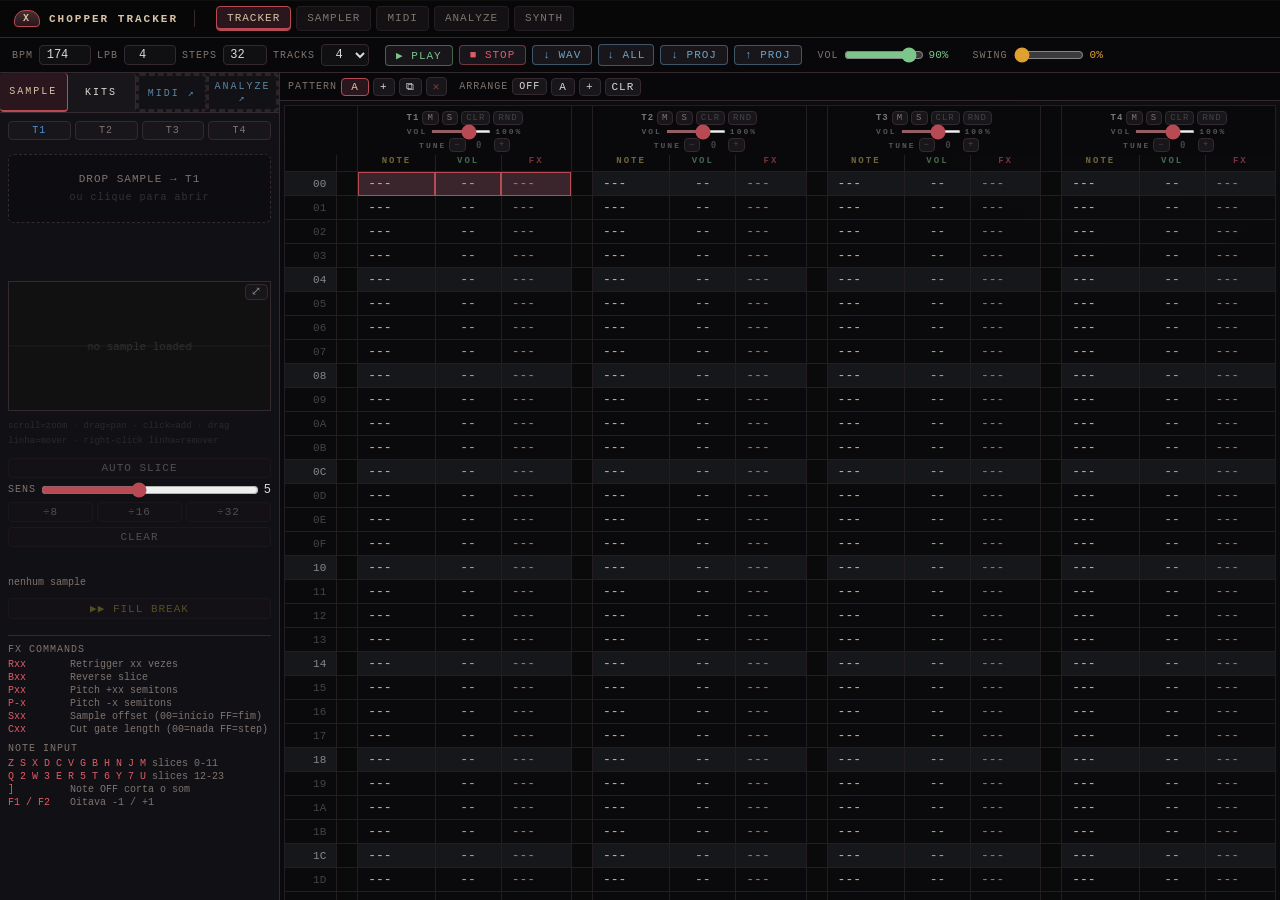
==== commit 8c159352: "atualizaçao geral de projeto, bem como identidade visual" ====
--- a/index.html
+++ b/index.html
@@ -2,13 +2,14 @@
 <html lang="en">
 <head>
     <meta charset="UTF-8">
-    <title>AMEN TRACKER</title>
+    <title>CHOPPER TRACKER</title>
     <link rel="stylesheet" href="nav.css">
     <link rel="stylesheet" href="style.css">
+    <link rel="stylesheet" href="theme.css">
 </head>
 <body class="has-global-nav">
 <nav class="global-nav">
-    <span class="global-nav-title">AUDIO TOOLS</span>
+    <span class="global-nav-title">CHOPPER TRACKER</span>
     <a class="active" href="index.html">TRACKER</a>
     <a href="sampler.html">SAMPLER</a>
     <a href="midi.html">MIDI</a>
@@ -17,7 +18,6 @@
 </nav>
 <div id="app">
     <header id="toolbar">
-        <div class="logo">■ AMEN TRACKER</div>
         <div class="ctrl-group">
             <span class="lbl">BPM</span>
             <input type="number" id="bpm" value="174" min="40" max="300">
--- a/nav.css
+++ b/nav.css
@@ -1,10 +1,10 @@
 .global-nav {
-    height: 34px;
+    height: 38px;
     flex-shrink: 0;
     display: flex;
     align-items: center;
     gap: 4px;
-    padding: 4px 10px;
+    padding: 4px 14px;
     background: #050505;
     border-bottom: 1px solid #252525;
     font-family: 'Courier New', Courier, monospace;
@@ -15,7 +15,9 @@
 .global-nav-title {
     color: #e05050;
     font-weight: bold;
-    margin-right: 10px;
+    margin-right: 16px;
+    padding-right: 16px;
+    border-right: 1px solid #252525;
     white-space: nowrap;
 }
 
@@ -24,9 +26,10 @@
     text-decoration: none;
     border: 1px solid #252525;
     background: #141414;
-    padding: 3px 9px;
+    padding: 3px 10px;
     line-height: 1.4;
     white-space: nowrap;
+    transition: color 0.15s, border-color 0.15s, background 0.15s;
 }
 
 .global-nav a:hover {
@@ -39,11 +42,12 @@
     color: #e8e040;
     border-color: #4a4a20;
     background: #1c1c10;
+    box-shadow: 0 1px 0 #e8e040 inset;
 }
 
 body.has-global-nav #app,
 body.has-global-nav #midi-app {
-    height: calc(100vh - 34px);
+    height: calc(100vh - 38px);
 }
 
 @media (max-width: 720px) {
--- a/theme.css
+++ b/theme.css
@@ -0,0 +1,410 @@
+:root {
+    --ct-bg: #0b0b0d;
+    --ct-bg-soft: #121115;
+    --ct-panel: #18161a;
+    --ct-panel-2: #211b20;
+    --ct-rail: #08080a;
+    --ct-line: #34292f;
+    --ct-line-soft: #241e23;
+    --ct-text: #ded8d2;
+    --ct-muted: #7f746e;
+    --ct-faint: #4d4541;
+    --ct-red: #b84a54;
+    --ct-red-hot: #e05b66;
+    --ct-rose: #d97983;
+    --ct-bone: #d8c4a7;
+    --ct-tan: #9b7357;
+    --ct-blue: #6fa2c7;
+    --ct-green: #7cc58b;
+    --ct-yellow: #d7bd64;
+    --ct-font: 'Courier New', Courier, monospace;
+
+    --bg: var(--ct-bg);
+    --bg2: var(--ct-bg-soft);
+    --bg3: var(--ct-panel);
+    --bg-beat: #171a1a;
+    --bg-selected: #35262e;
+    --bg-playing: #241f22;
+    --border: var(--ct-line);
+    --line: var(--ct-line);
+    --text: var(--ct-text);
+    --dim: var(--ct-muted);
+    --text-dim: var(--ct-muted);
+    --accent: var(--ct-red);
+    --hot: var(--ct-red-hot);
+    --warn: var(--ct-yellow);
+    --note: var(--ct-yellow);
+    --vol: var(--ct-green);
+    --fx: var(--ct-red-hot);
+    --logo: var(--ct-red-hot);
+    --font: var(--ct-font);
+}
+
+html,
+body {
+    background:
+        linear-gradient(180deg, rgba(184, 74, 84, 0.09), transparent 210px),
+        radial-gradient(circle at 90% 0%, rgba(216, 196, 167, 0.07), transparent 280px),
+        var(--ct-bg) !important;
+    color: var(--ct-text);
+}
+
+.global-nav {
+    height: 38px;
+    padding: 5px 14px;
+    background: #070708;
+    border-bottom: 1px solid var(--ct-line);
+    box-shadow: 0 1px 0 rgba(216, 196, 167, 0.04) inset;
+    gap: 5px;
+}
+
+.global-nav-title {
+    display: inline-flex;
+    align-items: center;
+    gap: 9px;
+    color: var(--ct-bone);
+    letter-spacing: 2px;
+    margin-right: 16px;
+    padding-right: 16px;
+    border-right: 1px solid var(--ct-line);
+}
+
+.global-nav-title::before {
+    content: "x";
+    display: inline-flex;
+    align-items: center;
+    justify-content: center;
+    width: 24px;
+    height: 15px;
+    border: 1px solid var(--ct-red);
+    border-radius: 11px 11px 4px 4px;
+    background:
+        linear-gradient(180deg, rgba(216, 196, 167, 0.15), transparent),
+        #2a151c;
+    color: var(--ct-bone);
+    font-size: 10px;
+    font-weight: bold;
+    line-height: 1;
+    text-transform: uppercase;
+}
+
+.global-nav a {
+    background: #131113;
+    border-color: var(--ct-line-soft);
+    color: var(--ct-muted);
+    border-radius: 4px;
+    padding: 4px 10px;
+}
+
+.global-nav a:hover {
+    color: var(--ct-text);
+    border-color: var(--ct-tan);
+    background: #1b171a;
+}
+
+.global-nav a.active {
+    color: var(--ct-bone);
+    border-color: var(--ct-red);
+    background: #2a171d;
+    box-shadow: 0 -2px 0 var(--ct-red) inset;
+}
+
+body.has-global-nav #app,
+body.has-global-nav #midi-app {
+    height: calc(100vh - 38px);
+}
+
+#toolbar,
+#midi-header,
+#sm-header,
+#az-header,
+#sy-header,
+#page-bar,
+#midi-topbar,
+#wf-modal-bar {
+    background: rgba(8, 8, 10, 0.96) !important;
+    border-color: var(--ct-line) !important;
+}
+
+.logo,
+.midi-logo,
+.sm-logo,
+.az-logo,
+.sy-logo {
+    color: var(--ct-bone) !important;
+    letter-spacing: 2px;
+}
+
+.logo::before,
+.midi-logo::before,
+.sm-logo::before,
+.az-logo::before,
+.sy-logo::before {
+    content: "";
+    display: inline-block;
+    width: 18px;
+    height: 11px;
+    margin-right: 8px;
+    border: 1px solid var(--ct-red);
+    border-radius: 9px 9px 3px 3px;
+    background: #2a151c;
+    vertical-align: -1px;
+}
+
+#main,
+#midi-main,
+#sm-body,
+#az-body,
+#sy-body {
+    background: transparent !important;
+}
+
+#panel-left,
+#midi-sidebar,
+#sm-left,
+#az-left,
+#sy-left,
+.midi-block,
+#kits-list,
+#sm-pitch-box,
+#sy-shortcuts {
+    background: rgba(18, 17, 21, 0.96) !important;
+    border-color: var(--ct-line) !important;
+}
+
+#panel-tracker,
+#midi-stage,
+#sm-right,
+#az-right,
+#sy-right {
+    background: rgba(11, 11, 13, 0.72) !important;
+}
+
+button,
+.page-btn,
+.arr-slot,
+.tab-btn,
+.midi-mode-btn,
+.midi-snap-btn,
+.sy-cat,
+.sy-mode,
+.sy-preset,
+#sm-btn-fetch,
+#sm-btn-cut {
+    border-color: var(--ct-line) !important;
+    background: var(--ct-panel) !important;
+    color: var(--ct-text);
+    border-radius: 4px;
+}
+
+button:hover,
+.page-btn:hover,
+.arr-slot:hover,
+.tab-btn:hover,
+.midi-mode-btn:hover,
+.midi-snap-btn:hover,
+.sy-cat:hover,
+.sy-mode:hover,
+.sy-preset:hover,
+#sm-btn-fetch:hover,
+#sm-btn-cut:hover {
+    background: var(--ct-panel-2) !important;
+    border-color: var(--ct-tan) !important;
+    color: #fff !important;
+}
+
+.tab-btn.active,
+.page-btn.active,
+.arr-slot.arr-active,
+.midi-mode-btn.active,
+.midi-snap-btn.active,
+.sy-cat.active,
+.sy-mode.active,
+.sy-preset.active {
+    color: var(--ct-bone) !important;
+    border-color: var(--ct-red) !important;
+    background: #2a171d !important;
+}
+
+#btn-play,
+#btn-midi-play,
+#sm-btn-play,
+#az-btn-play,
+#sy-btn-play {
+    color: var(--ct-green) !important;
+    border-color: rgba(124, 197, 139, 0.45) !important;
+}
+
+#btn-stop,
+#btn-midi-record,
+#sm-btn-stop,
+#az-btn-stop,
+#sy-btn-stop,
+#wf-modal-close {
+    color: var(--ct-red-hot) !important;
+    border-color: rgba(224, 91, 102, 0.45) !important;
+}
+
+#btn-export,
+#btn-export-arr,
+#btn-midi-export,
+#sm-btn-export,
+#az-btn-export,
+#sy-btn-export,
+#btn-load-proj,
+#btn-save-proj {
+    color: var(--ct-blue) !important;
+    border-color: rgba(111, 162, 199, 0.45) !important;
+}
+
+input,
+select,
+textarea,
+#kits-search,
+#sm-url,
+#sy-preset-name {
+    background: #100f12 !important;
+    border-color: var(--ct-line) !important;
+    color: var(--ct-text) !important;
+    border-radius: 4px;
+}
+
+input:focus,
+select:focus,
+textarea:focus,
+#kits-search:focus,
+#sm-url:focus,
+#sy-preset-name:focus {
+    border-color: var(--ct-red) !important;
+    outline: none;
+}
+
+input[type="range"] {
+    accent-color: var(--ct-red);
+}
+
+#waveform,
+#wf-canvas-big,
+#sm-waveform,
+#sm-overview,
+#sm-ruler,
+#az-waveform,
+#az-kb,
+#az-pianoroll,
+#midi-roll,
+#midi-reference,
+#midi-ref-overview,
+#sy-waveform,
+#sy-kb,
+#sy-loop-canvas {
+    background: #09090b !important;
+    border-color: var(--ct-line) !important;
+}
+
+#tracker-table thead tr th,
+#tracker-table tbody tr td,
+.chord-timeline,
+#az-chord-timeline,
+.chroma-bars,
+#az-chroma {
+    border-color: var(--ct-line-soft) !important;
+}
+
+#tracker-table thead tr th {
+    background: #09090b !important;
+}
+
+tr.row-beat {
+    background: #15171a !important;
+}
+
+tr.row-playing {
+    background: #2b2420 !important;
+}
+
+td.cell-selected {
+    background: #3a252d !important;
+    outline-color: var(--ct-red) !important;
+}
+
+td.cell-note,
+.slice-note,
+.ak-value,
+#az-key-name,
+#sm-note-big,
+#sy-note-indicator {
+    color: var(--ct-yellow) !important;
+}
+
+td.cell-vol,
+.cell-volcmd {
+    color: var(--ct-green) !important;
+}
+
+td.cell-fx,
+.fx-code {
+    color: var(--ct-red-hot) !important;
+}
+
+#dropzone,
+#sm-drop,
+#az-dropzone {
+    background: rgba(11, 11, 13, 0.52);
+    border-color: var(--ct-line) !important;
+    border-radius: 6px;
+}
+
+#dropzone:hover,
+#dropzone.drag-over,
+#sm-drop:hover,
+#sm-drop.over,
+#az-dropzone:hover,
+#az-dropzone.drag-over {
+    border-color: var(--ct-red) !important;
+}
+
+::-webkit-scrollbar-track {
+    background: #08080a !important;
+}
+
+::-webkit-scrollbar-thumb {
+    background: #33272d !important;
+}
+
+::-webkit-scrollbar-thumb:hover {
+    background: #4a333a !important;
+}
+
+/* ── Sub-headers (Sampler / Analyze / Synth): barra de status, não header ── */
+#sm-header,
+#az-header,
+#sy-header {
+    padding: 4px 14px !important;
+    min-height: unset !important;
+    font-size: 11px;
+}
+
+.sm-logo,
+.az-logo,
+.sy-logo {
+    font-size: 11px !important;
+    letter-spacing: 1.5px !important;
+    opacity: 0.75;
+}
+
+/* ── Abas de link (MIDI ↗ e ANALYZE ↗) no painel do tracker ── */
+.tab-btn[data-tab="midi"],
+.tab-btn[data-tab="analyze"] {
+    color: var(--ct-blue) !important;
+    border-style: dashed !important;
+    border-color: var(--ct-line) !important;
+    background: transparent !important;
+    opacity: 0.8;
+}
+
+.tab-btn[data-tab="midi"]:hover,
+.tab-btn[data-tab="analyze"]:hover {
+    opacity: 1;
+    border-color: var(--ct-blue) !important;
+    background: rgba(111, 162, 199, 0.07) !important;
+}
